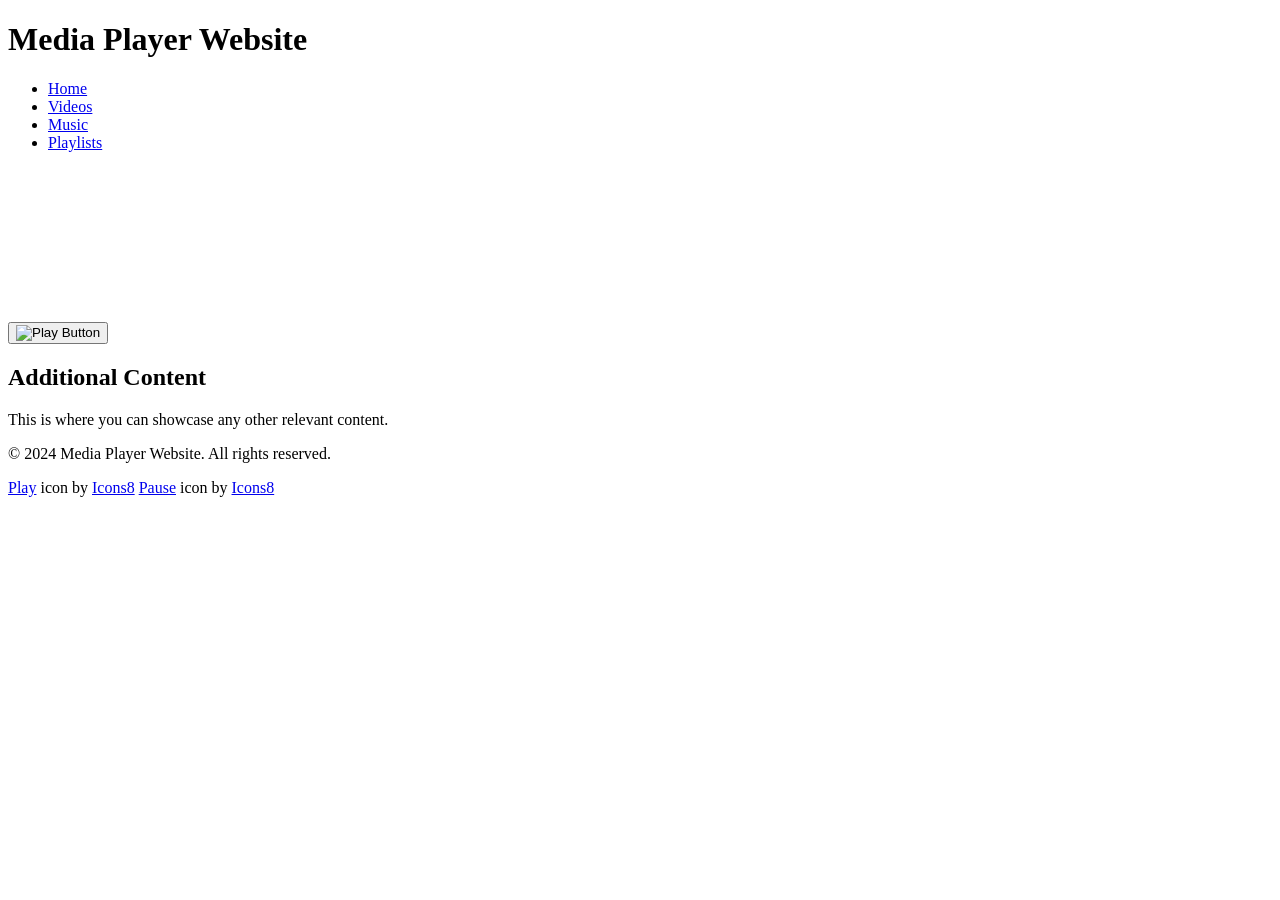
==== media plyer.html @ 7594c607 "Add files via upload" ====
<!DOCTYPE html>
<!-- saved from url=(0045)https://rohitashokkhot.github.io/mediaplayer/ -->
<html lang="en"><head><meta http-equiv="Content-Type" content="text/html; charset=UTF-8">
    
    <meta name="viewport" content="width=device-width, initial-scale=1.0">
    <title>Document</title>
    <!-- add the font family of your choice -->
    <link rel="stylesheet" href="./media plyer_files/reset.css">
    <link rel="stylesheet" href="./media plyer_files/style.css">
    <script src="./media plyer_files/script.js" defer=""></script>
  </head>
  <body>
    <!-- Header Section -->
    <header>
      <h1>Media Player Website</h1>
    </header>

    <!-- Navigation Section -->
    <nav>
      <ul>
        <li><a href="https://rohitashokkhot.github.io/mediaplayer/#">Home</a></li>
        <li><a href="https://rohitashokkhot.github.io/mediaplayer/#">Videos</a></li>
        <li><a href="https://rohitashokkhot.github.io/mediaplayer/#">Music</a></li>
        <li><a href="https://rohitashokkhot.github.io/mediaplayer/#">Playlists</a></li>
        <!-- Add or remove navigation items as needed -->
      </ul>
    </nav>

    <!-- Main Content Section -->
    <main class="container">
      <!-- Media Player Section -->
      <div class="media-player">
        <video id="custom-video-player">
          <source src="https://thelongesthumstore.sgp1.cdn.digitaloceanspaces.com/IM-2250/miac.mp4" type="video/mp4">
        </video>
        <div class="custom-controls">
          <button id="play-pause-btn" onclick="togglePlayPause()">
            <img id="play-pause-img" src="./media plyer_files/play--v1.png" alt="Play Button" width="24" height="24">
          </button>
          <!-- add the missing buttons or functionality here -->
          <div class="progress-bar">
            <span id="progress-bar-fill"></span>
          </div>
        </div>
      </div>

      <!-- Additional Content Section -->
      <section>
        <h2>Additional Content</h2>
        <p>This is where you can showcase any other relevant content.</p>
        <!-- Add more content as needed -->
      </section>
    </main>

    <!-- Footer Section -->
    <footer>
      <p>© 2024 Media Player Website. All rights reserved.</p>
      <a href="https://icons8.com/icon/59862/play">Play</a> icon by
      <a href="https://icons8.com/">Icons8</a>
      <a href="https://icons8.com/icon/61012/pause">Pause</a> icon by
      <a href="https://icons8.com/">Icons8</a>
    </footer>
  

</body></html>
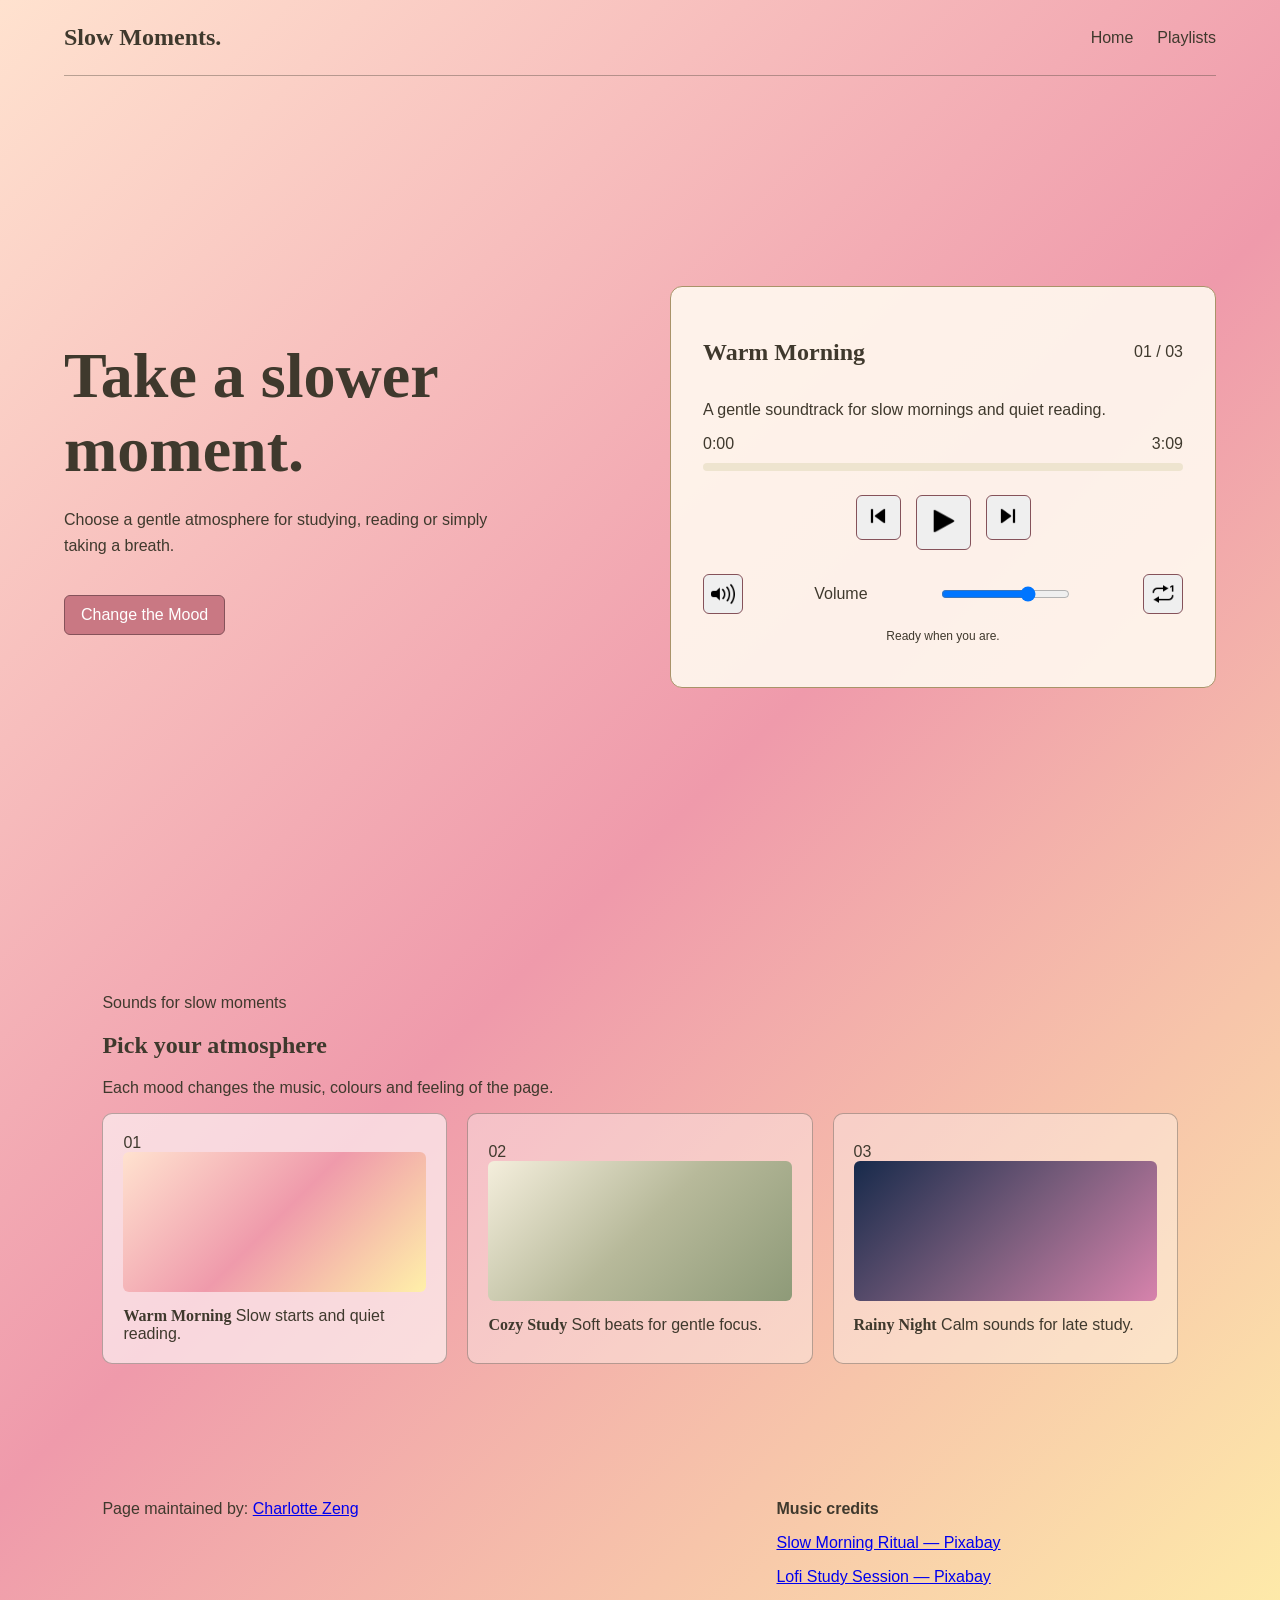
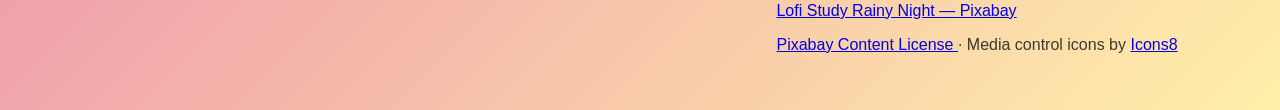
==== commit b79ae38d: "Create basic Slow Moments media player" ====
--- a/media plyer.html
+++ b/media plyer.html
@@ -1,65 +1,389 @@
 <!DOCTYPE html>
 <!-- saved from url=(0045)https://rohitashokkhot.github.io/mediaplayer/ -->
-<html lang="en"><head><meta http-equiv="Content-Type" content="text/html; charset=UTF-8">
-    
-    <meta name="viewport" content="width=device-width, initial-scale=1.0">
-    <title>Document</title>
-    <!-- add the font family of your choice -->
-    <link rel="stylesheet" href="./media plyer_files/reset.css">
-    <link rel="stylesheet" href="./media plyer_files/style.css">
-    <script src="./media plyer_files/script.js" defer=""></script>
+
+<html lang="en">
+  <head>
+    <meta charset="UTF-8">
+
+    <meta
+      name="viewport"
+      content="width=device-width, initial-scale=1.0"
+    >
+
+    <title>Slow Moments | Study Music Player</title>
+
+    <!-- The favicon appears in the browser tab. -->
+    <link
+      rel="icon"
+      href="assets/icon/favicon.ico"
+      type="image/x-icon"
+    >
+
+    <link rel="stylesheet" href="reset.css">
+    <link rel="stylesheet" href="style.css">
+    <script src="script.js" defer></script>
   </head>
-  <body>
+
+  <body class="morning-theme">
+    <!--
+      I kept the recognizable structure of the supplied media player
+      exercise: a header and navigation, a main media-player area,
+      an additional-content section and a footer. I changed the
+      original video into an audio player because my chosen context
+      is music for relaxation and study.
+
+      “Slow Moments” suggests taking a break from busy interfaces,
+      so the page uses short wording, open spacing and only a few
+      controls.
+    -->
+
     <!-- Header Section -->
-    <header>
-      <h1>Media Player Website</h1>
+    <header class="site-header">
+      <a class="logo" href="#home">
+        Slow Moments<span>.</span>
+      </a>
+
+      <!-- Navigation Section -->
+      <nav>
+       <ul>
+         <li>
+          <a href="#home">Home</a>
+         </li>
+
+        <li>
+         <a href="#playlists">Playlists</a>
+       </li>
+       </ul>
+     </nav>
     </header>
 
-    <!-- Navigation Section -->
-    <nav>
-      <ul>
-        <li><a href="https://rohitashokkhot.github.io/mediaplayer/#">Home</a></li>
-        <li><a href="https://rohitashokkhot.github.io/mediaplayer/#">Videos</a></li>
-        <li><a href="https://rohitashokkhot.github.io/mediaplayer/#">Music</a></li>
-        <li><a href="https://rohitashokkhot.github.io/mediaplayer/#">Playlists</a></li>
-        <!-- Add or remove navigation items as needed -->
-      </ul>
-    </nav>
-
     <!-- Main Content Section -->
-    <main class="container">
-      <!-- Media Player Section -->
-      <div class="media-player">
-        <video id="custom-video-player">
-          <source src="https://thelongesthumstore.sgp1.cdn.digitaloceanspaces.com/IM-2250/miac.mp4" type="video/mp4">
-        </video>
-        <div class="custom-controls">
-          <button id="play-pause-btn" onclick="togglePlayPause()">
-            <img id="play-pause-img" src="./media plyer_files/play--v1.png" alt="Play Button" width="24" height="24">
+    <main id="home">
+      <section class="hero">
+        <div class="hero-copy">
+          <h1>Take a slower moment.</h1>
+
+          <p class="intro">
+            Choose a gentle atmosphere for studying, reading or
+            simply taking a breath.
+          </p>
+
+          <button
+            class="surprise-button"
+            id="surprise-button"
+            type="button"
+          >
+            Change the Mood
           </button>
-          <!-- add the missing buttons or functionality here -->
-          <div class="progress-bar">
-            <span id="progress-bar-fill"></span>
-          </div>
         </div>
-      </div>
+
+        <!-- Media Player Section -->
+        <!--
+          I used a semantic article element to keep the player
+          content together. Real button elements make the controls
+          clear and keyboard friendly, while IDs allow JavaScript
+          to find each control.
+
+          I used these MDN pages to check how the elements work:
+          https://developer.mozilla.org/en-US/docs/Web/HTML/Reference/Elements/article
+          https://developer.mozilla.org/en-US/docs/Web/HTML/Reference/Elements/button
+        -->
+
+        <article class="media-player">
+          <div class="now-playing">
+            <div>
+              <h2 id="mood-name">Warm Morning</h2>
+            </div>
+
+            <span class="track-number" id="track-number">
+              01 / 03
+            </span>
+          </div>
+
+          <p
+            class="mood-description"
+            id="mood-description"
+          >
+            A gentle soundtrack for slow mornings and quiet reading.
+          </p>
+
+          <audio
+            id="audio-player"
+            src="assets/audio/slow morning.mp3"
+            preload="metadata"
+          ></audio>
+
+          <!-- Track time -->
+          <div class="time-row">
+            <span id="current-time">0:00</span>
+            <span id="duration">0:00</span>
+          </div>
+
+          <!-- Progress bar -->
+          <div
+            class="progress-bar"
+            id="progress-bar"
+            role="slider"
+            tabindex="0"
+            aria-label="Track progress"
+            aria-valuemin="0"
+            aria-valuemax="100"
+            aria-valuenow="0"
+          >
+            <span id="progress-fill"></span>
+          </div>
+
+          <!-- Main playback controls -->
+          <!--
+            I used Icons8 media icons because their familiar shapes
+            make the controls easier to recognize. The alt text and
+            aria-label attributes explain the purpose of each icon.
+          -->
+
+          <div class="main-controls">
+            <button
+              class="icon-button"
+              id="previous-button"
+              type="button"
+              aria-label="Previous track"
+            >
+              <img
+                src="assets/icon/previous.png"
+                alt="Previous track"
+              >
+            </button>
+
+            <button
+              class="play-button"
+              id="play-button"
+              type="button"
+              aria-label="Play"
+            >
+              <img
+                id="play-icon"
+                src="assets/icon/play.png"
+                alt="Play"
+              >
+            </button>
+
+            <button
+              class="icon-button"
+              id="next-button"
+              type="button"
+              aria-label="Next track"
+            >
+              <img
+                src="assets/icon/next.png"
+                alt="Next track"
+              >
+            </button>
+          </div>
+
+          <!-- Volume and repeat controls -->
+          <div class="extra-controls">
+            <button
+              class="text-button"
+              id="mute-button"
+              type="button"
+              aria-label="Mute"
+              aria-pressed="false"
+            >
+              <img
+                id="mute-icon"
+                src="assets/icon/volume.png"
+                alt="Sound on"
+              >
+            </button>
+
+            <label for="volume-slider">Volume</label>
+
+            <input
+              id="volume-slider"
+              type="range"
+              min="0"
+              max="1"
+              step="0.05"
+              value="0.7"
+            >
+
+            <button
+              class="text-button"
+              id="repeat-button"
+              type="button"
+              aria-label="Repeat off"
+              aria-pressed="false"
+            >
+              <img
+                src="assets/icon/repeat.png"
+                alt="Repeat"
+              >
+            </button>
+          </div>
+
+          <!--
+            This small message gives users feedback after they press
+            a control. JavaScript changes the text to show actions
+            such as playing, pausing, muting or repeating.
+          -->
+          <p
+            class="player-feedback"
+            id="player-feedback"
+            aria-live="polite"
+          >
+            Ready when you are.
+          </p>
+        </article>
+      </section>
 
       <!-- Additional Content Section -->
-      <section>
-        <h2>Additional Content</h2>
-        <p>This is where you can showcase any other relevant content.</p>
-        <!-- Add more content as needed -->
+      <!--
+        I changed the original additional-content area into three
+        mood cards. This lets users select a study atmosphere
+        directly.
+
+        Change the Mood supports the relaxation context by making the
+        choice for users who do not want to interrupt their activity.
+        Both options change the music, description and page colours,
+        so the result of each selection is easy to notice.
+      -->
+
+      <section
+        class="atmospheres"
+        id="playlists"
+       aria-labelledby="atmosphere-heading"
+       >
+        <div class="section-heading">
+          <div>
+            <p class="eyebrow">
+              Sounds for slow moments
+            </p>
+
+            <h2 id="atmosphere-heading">
+              Pick your atmosphere
+            </h2>
+          </div>
+
+          <p>
+            Each mood changes the music, colours and feeling
+            of the page.
+          </p>
+        </div>
+
+        <div class="mood-grid">
+          <button
+            class="mood-card active"
+            data-track="0"
+            type="button"
+          >
+            <span class="card-number">01</span>
+
+            <span
+              class="card-art morning-art"
+              aria-hidden="true"
+            >
+              <i></i>
+            </span>
+
+            <strong>Warm Morning</strong>
+            <span>Slow starts and quiet reading.</span>
+          </button>
+
+          <button
+            class="mood-card"
+            data-track="1"
+            type="button"
+          >
+            <span class="card-number">02</span>
+
+            <span
+              class="card-art study-art"
+              aria-hidden="true"
+            >
+              <i></i>
+            </span>
+
+            <strong>Cozy Study</strong>
+            <span>Soft beats for gentle focus.</span>
+          </button>
+
+          <button
+            class="mood-card"
+            data-track="2"
+            type="button"
+          >
+            <span class="card-number">03</span>
+
+            <span
+              class="card-art night-art"
+              aria-hidden="true"
+            >
+              <i></i>
+            </span>
+
+            <strong>Rainy Night</strong>
+            <span>Calm sounds for late study.</span>
+          </button>
+        </div>
       </section>
     </main>
 
     <!-- Footer Section -->
-    <footer>
-      <p>© 2024 Media Player Website. All rights reserved.</p>
-      <a href="https://icons8.com/icon/59862/play">Play</a> icon by
-      <a href="https://icons8.com/">Icons8</a>
-      <a href="https://icons8.com/icon/61012/pause">Pause</a> icon by
-      <a href="https://icons8.com/">Icons8</a>
+    <footer id="credits">
+      <!--
+        Local audio files make playback reliable. The links below
+        credit the Pixabay music sources and licence. The media
+        control icons are credited to Icons8.
+      -->
+
+      <div>
+        <p class="maintained-by">
+          Page maintained by:
+
+          <a
+            href="https://github.com/Charlottezeng061"
+            target="_blank"
+            rel="noopener noreferrer"
+          >
+            Charlotte Zeng
+          </a>
+        </p>
+      </div>
+
+      <div class="credit-list">
+        <p>
+          <strong>Music credits</strong>
+        </p>
+
+        <p>
+          <a href="https://pixabay.com/music/ambient-slow-morning-ritual-537463/">
+            Slow Morning Ritual — Pixabay
+          </a>
+        </p>
+
+        <p>
+          <a href="https://pixabay.com/music/lofi-lofi-study-session-568160/">
+            Lofi Study Session — Pixabay
+          </a>
+        </p>
+
+        <p>
+          <a href="https://pixabay.com/music/lofi-lofi-study-rainy-night-568166/">
+            Lofi Study Rainy Night — Pixabay
+          </a>
+        </p>
+
+        <p>
+          <a href="https://pixabay.com/service/license-summary/">
+            Pixabay Content License
+          </a>
+
+          · Media control icons by
+
+          <a href="https://icons8.com/">
+            Icons8
+          </a>
+        </p>
+      </div>
     </footer>
-  
-
-</body></html>+  </body>
+</html>
--- a/style.css
+++ b/style.css
@@ -0,0 +1,384 @@
+/* I used cream, peach and muted colours feel calmer than a commercial music app.
+   CSS variables change each atmosphere while the familiar layout stays consistent. */
+/* font styles */
+
+body {
+  font-family: Arial, Helvetica, sans-serif;
+  font-weight: 400;
+  font-style: normal;
+}
+
+h1 {
+  font-family: Georgia, "Times New Roman", serif;
+  font-weight: 600;
+  font-style: normal;
+}
+
+h2,
+h3,
+.logo,
+.mood-card strong {
+  font-family: Georgia, "Times New Roman", serif;
+  font-weight: 600;
+  font-style: normal;
+}
+
+.intro {
+  font-family: Arial, Helvetica, sans-serif;
+  font-weight: 400;
+  font-style: normal;
+}
+
+button,
+input {
+  font-family: Arial, Helvetica, sans-serif;
+  font-weight: 400;
+  font-style: normal;
+}
+
+/* basic page styles */
+
+* {
+  box-sizing: border-box;
+}
+
+body {
+  margin: 0;
+  min-height: 100vh;
+
+  color: #3f392d;
+  background: linear-gradient(
+    135deg,
+    #ffe2cf,
+    #f3a9b5,
+    #fff0a9
+  );
+}
+
+button,
+input {
+  font: inherit;
+}
+
+
+/* different music backgrounds */
+
+body.morning-theme {
+  color: #3f392d;
+  background: linear-gradient(
+    135deg,
+    #ffe2cf,
+    #ef9aab,
+    #fff0a9
+  );
+}
+
+body.study-theme {
+  color: #393c31;
+  background: linear-gradient(
+    135deg,
+    #f4eedc,
+    #b7b99a,
+    #8e9a78
+  );
+}
+
+body.night-theme {
+  color: #fff4dc;
+  background: linear-gradient(
+    135deg,
+    #172a4b,
+    #765b7a,
+    #d783ac
+  );
+}
+
+
+/* header */
+
+.site-header {
+  width: 90%;
+  max-width: 1180px;
+  margin: auto;
+  padding: 24px 0;
+
+  display: flex;
+  justify-content: space-between;
+  align-items: center;
+
+  border-bottom: 1px solid rgba(80, 70, 60, 0.4);
+}
+
+.logo {
+  color: inherit;
+  font-size: 24px;
+  text-decoration: none;
+}
+
+nav ul {
+  display: flex;
+  gap: 24px;
+
+  margin: 0;
+  padding: 0;
+  list-style: none;
+}
+
+nav a {
+  color: inherit;
+  text-decoration: none;
+}
+
+
+/* first section */
+
+.hero {
+  width: 90%;
+  max-width: 1180px;
+  min-height: calc(100vh - 78px);
+  margin: auto;
+  padding: 60px 0;
+
+  display: grid;
+  grid-template-columns: 1fr 1fr;
+  gap: 60px;
+  align-items: center;
+}
+
+h1 {
+  margin: 0 0 20px;
+  font-size: 64px;
+}
+
+.intro {
+  max-width: 450px;
+  line-height: 1.6;
+}
+
+
+/* buttons */
+
+button {
+  padding: 10px 16px;
+
+  border: 1px solid #85525a;
+  border-radius: 6px;
+  cursor: pointer;
+}
+
+.surprise-button {
+  margin-top: 20px;
+  color: white;
+  background-color: #c97883;
+}
+
+
+/* player */
+
+.media-player {
+  padding: 32px;
+
+  color: #3f392d;
+  background-color: rgba(255, 250, 240, 0.9);
+
+  border: 1px solid #a99369;
+  border-radius: 12px;
+}
+
+body.night-theme .media-player {
+  color: #fff4dc;
+  background-color: rgba(74, 75, 96, 0.9);
+}
+
+.now-playing,
+.time-row,
+.extra-controls {
+  display: flex;
+  justify-content: space-between;
+  align-items: center;
+}
+
+.progress-bar {
+  width: 100%;
+  height: 8px;
+  margin: 10px 0 24px;
+
+  background-color: #eee4cf;
+  border-radius: 10px;
+  cursor: pointer;
+}
+
+#progress-fill {
+  display: block;
+  width: 0;
+  height: 100%;
+
+  background-color: #c97883;
+  border-radius: 10px;
+}
+
+.main-controls {
+  display: flex;
+  justify-content: center;
+  gap: 15px;
+}
+
+.extra-controls {
+  margin-top: 24px;
+}
+
+.player-feedback {
+  margin-top: 15px;
+  font-size: 12px;
+  text-align: center;
+}
+
+/* atmosphere section */
+
+.atmospheres {
+  width: 84%;
+  margin: auto;
+  padding: 80px 0;
+}
+
+.mood-grid {
+  display: grid;
+  grid-template-columns: repeat(3, 1fr);
+  gap: 20px;
+}
+
+.mood-card {
+  padding: 20px;
+  text-align: left;
+
+  color: inherit;
+  background-color: rgba(255, 255, 255, 0.35);
+
+  border: 1px solid rgba(80, 70, 60, 0.4);
+  border-radius: 10px;
+}
+
+.card-art {
+  display: block;
+  height: 140px;
+  margin-bottom: 15px;
+  border-radius: 6px;
+}
+
+.morning-art {
+  background: linear-gradient(
+    135deg,
+    #ffe2cf,
+    #ef9aab,
+    #fff0a9
+  );
+}
+
+.study-art {
+  background: linear-gradient(
+    135deg,
+    #f4eedc,
+    #b7b99a,
+    #8e9a78
+  );
+}
+
+.night-art {
+  background: linear-gradient(
+    135deg,
+    #172a4b,
+    #765b7a,
+    #d783ac
+  );
+}
+
+
+/* footer */
+
+footer {
+  width: 84%;
+  margin: auto;
+  padding: 40px 0;
+
+  display: flex;
+  justify-content: space-between;
+  gap: 40px;
+}
+
+
+/* mobile layout */
+
+@media (max-width: 700px) {
+  .hero {
+    grid-template-columns: 1fr;
+  }
+
+  .mood-grid {
+    grid-template-columns: 1fr;
+  }
+
+  h1 {
+    font-size: 42px;
+  }
+
+  footer {
+    flex-direction: column;
+  }
+}
+
+/* player buttons */
+
+.main-controls {
+  display: flex;
+  justify-content: center;
+  gap: 15px;
+}
+
+.icon-button {
+  width: 45px;
+  height: 45px;
+  padding: 8px;
+}
+
+.play-button {
+  width: 55px;
+  height: 55px;
+  padding: 10px;
+}
+
+.icon-button img {
+  width: 24px;
+  height: 24px;
+}
+
+.play-button img {
+  width: 28px;
+  height: 28px;
+}
+
+
+/* volume and repeat buttons */
+
+.text-button {
+  width: 40px;
+  height: 40px;
+  padding: 7px;
+}
+
+.text-button img {
+  width: 24px;
+  height: 24px;
+}
+
+/*hover*/
+nav a:hover {
+  text-decoration: underline;
+}
+
+button:hover {
+  opacity: 0.8;
+}
+
+.mood-card.active {
+  background-color: rgba(255, 255, 255, 0.6);
+}
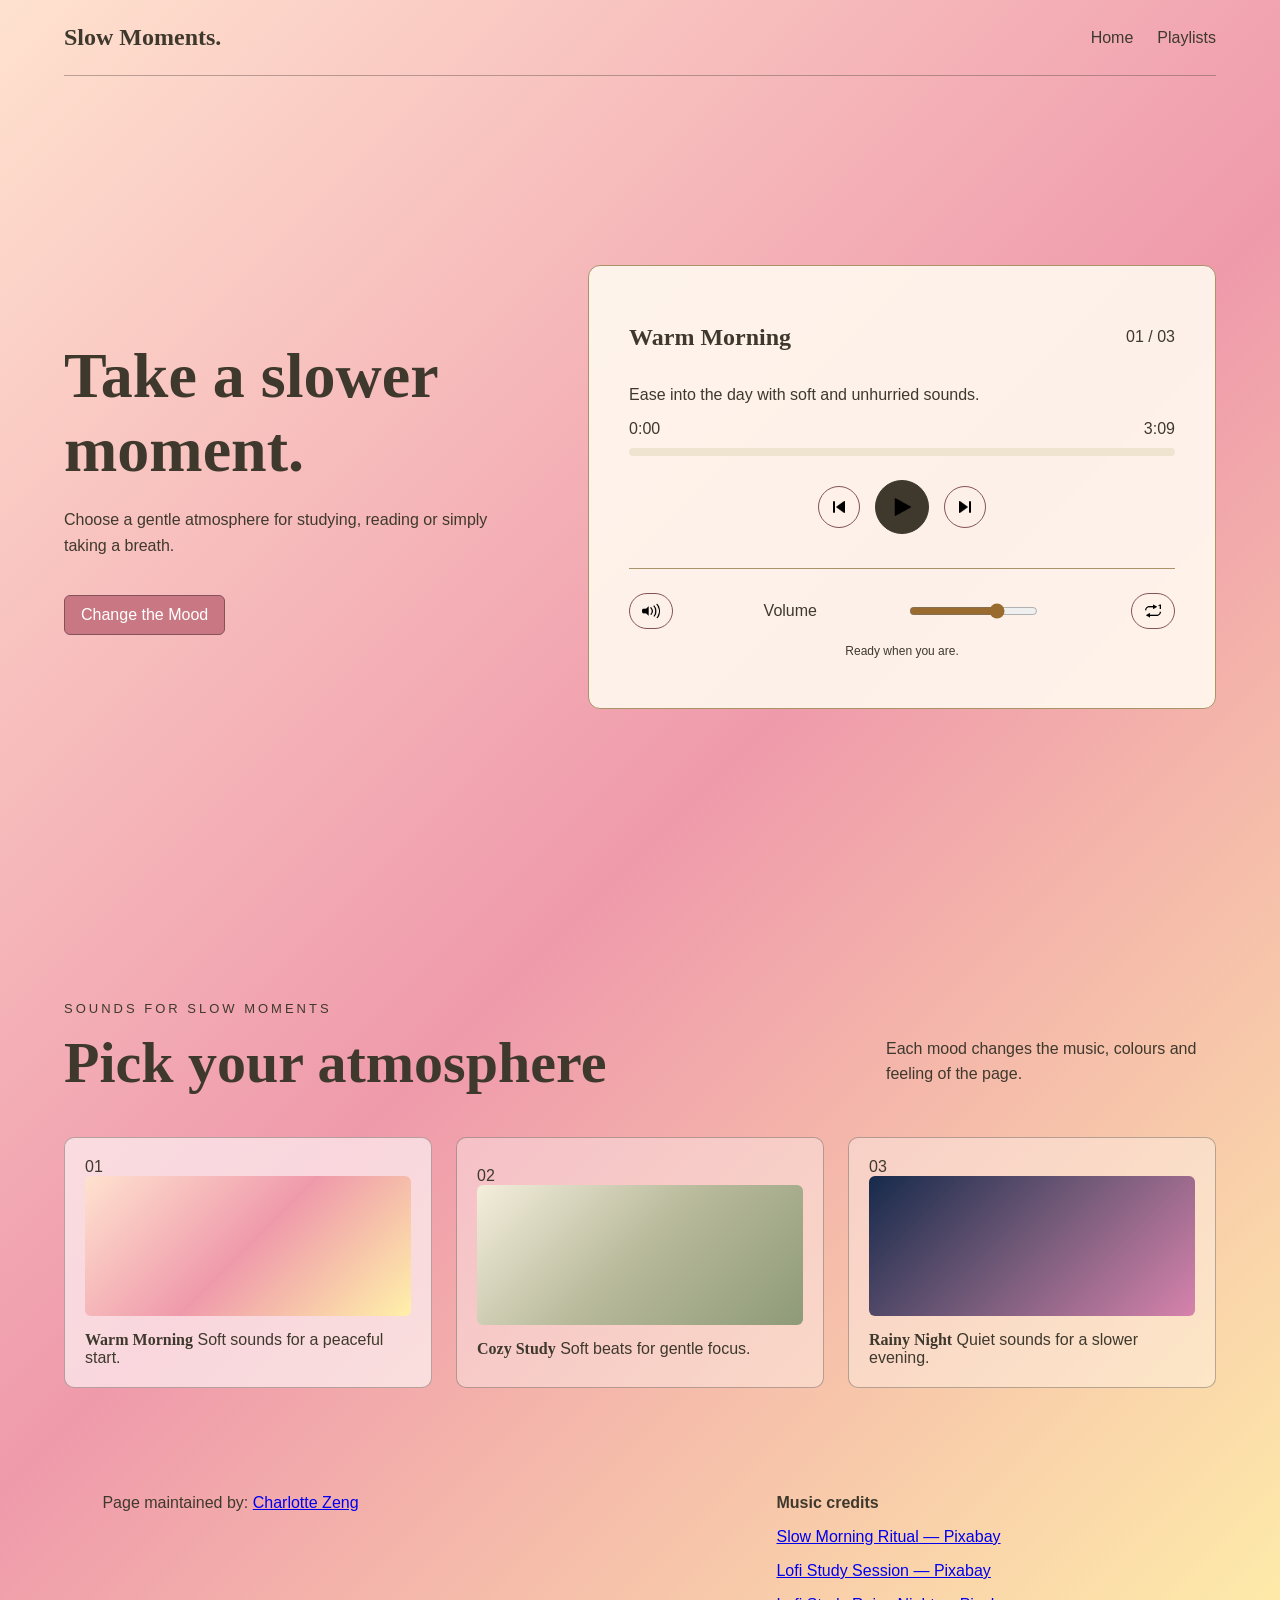
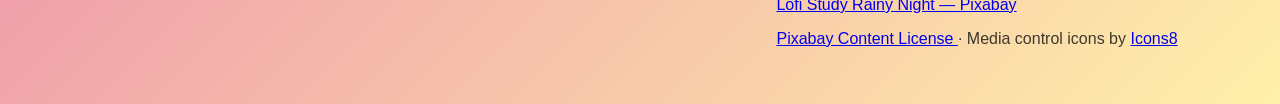
==== commit 33b8aa8f: "change some content" ====
--- a/media plyer.html
+++ b/media plyer.html
@@ -104,7 +104,7 @@
             class="mood-description"
             id="mood-description"
           >
-            A gentle soundtrack for slow mornings and quiet reading.
+            Ease into the day with soft and unhurried sounds.
           </p>
 
           <audio
@@ -284,8 +284,8 @@
               <i></i>
             </span>
 
-            <strong>Warm Morning</strong>
-            <span>Slow starts and quiet reading.</span>
+              <strong class="card-title">Warm Morning</strong>
+            <span class="card-description">Soft sounds for a peaceful start.</span>
           </button>
 
           <button
@@ -302,8 +302,8 @@
               <i></i>
             </span>
 
-            <strong>Cozy Study</strong>
-            <span>Soft beats for gentle focus.</span>
+            <strong class="card-title">Cozy Study</strong>
+            <span class="card-description">Soft beats for gentle focus.</span>
           </button>
 
           <button
@@ -320,8 +320,8 @@
               <i></i>
             </span>
 
-            <strong>Rainy Night</strong>
-            <span>Calm sounds for late study.</span>
+             <strong class="card-title">Rainy Night</strong>
+            <span class="card-description">Quiet sounds for a slower evening.</span>
           </button>
         </div>
       </section>
--- a/style.css
+++ b/style.css
@@ -134,13 +134,13 @@
 
 .hero {
   width: 90%;
-  max-width: 1180px;
+  max-width: 1300px;
   min-height: calc(100vh - 78px);
   margin: auto;
   padding: 60px 0;
 
   display: grid;
-  grid-template-columns: 1fr 1fr;
+  grid-template-columns: 0.85fr 1.15fr;
   gap: 60px;
   align-items: center;
 }
@@ -176,7 +176,9 @@
 /* player */
 
 .media-player {
-  padding: 32px;
+  width: 100%;
+  min-height: 390px;
+  padding: 38px 40px;
 
   color: #3f392d;
   background-color: rgba(255, 250, 240, 0.9);
@@ -224,7 +226,14 @@
 }
 
 .extra-controls {
-  margin-top: 24px;
+   margin-top: 34px;
+  padding-top: 24px;
+  gap: 15px;
+  border-top: 1px solid #a99369;
+}
+
+#volume-slider {
+  accent-color: #9a6b2f;
 }
 
 .player-feedback {
@@ -236,18 +245,46 @@
 /* atmosphere section */
 
 .atmospheres {
-  width: 84%;
+  width: 90%;
+  max-width: 1300px;
   margin: auto;
-  padding: 80px 0;
+  padding: 90px 0 50px;
+}
+.section-heading {
+  display: flex;
+  justify-content: space-between;
+  align-items: flex-end;
+  gap: 40px;
+  margin-bottom: 45px;
+}
+
+.section-heading h2 {
+  margin: 0;
+  font-size: 58px;
+  line-height: 1;
+}
+
+.section-heading > p {
+  max-width: 330px;
+  margin-bottom: 5px;
+  line-height: 1.6;
+}
+
+.eyebrow {
+  margin-bottom: 18px;
+  font-size: 13px;
+  letter-spacing: 3px;
+  text-transform: uppercase;
 }
 
 .mood-grid {
   display: grid;
   grid-template-columns: repeat(3, 1fr);
-  gap: 20px;
+  gap: 24px;
 }
 
 .mood-card {
+  position: relative;
   padding: 20px;
   text-align: left;
 
@@ -257,6 +294,7 @@
   border: 1px solid rgba(80, 70, 60, 0.4);
   border-radius: 10px;
 }
+
 
 .card-art {
   display: block;
@@ -324,50 +362,82 @@
   footer {
     flex-direction: column;
   }
+  .media-player {
+    min-height: 0;
+    padding: 25px;
+  }
+
+  .extra-controls {
+    flex-wrap: wrap;
+    justify-content: center;
+  }
 }
 
 /* player buttons */
 
 .main-controls {
   display: flex;
+  align-items: center;
   justify-content: center;
   gap: 15px;
 }
 
 .icon-button {
-  width: 45px;
-  height: 45px;
-  padding: 8px;
+  width: 42px;
+  height: 42px;
+  padding: 0;
+  background-color: transparent;
+  border-radius: 50%;
 }
 
 .play-button {
-  width: 55px;
-  height: 55px;
-  padding: 10px;
+  width: 54px;
+  height: 54px;
+  padding: 0;
+  background-color: #3f392d;
+  border-color: #3f392d;
+  border-radius: 50%;
+}
+
+.icon-button,
+.play-button,
+.text-button {
+  box-sizing: border-box;
+  display: flex;
+  justify-content: center;
+  align-items: center;
 }
 
 .icon-button img {
-  width: 24px;
-  height: 24px;
+  width: 20px;
+  height: 20px;
 }
 
 .play-button img {
-  width: 28px;
-  height: 28px;
+  width: 22px;
+  height: 22px;
 }
 
 
 /* volume and repeat buttons */
 
 .text-button {
-  width: 40px;
-  height: 40px;
-  padding: 7px;
+  width: auto;
+  height: 36px;
+  padding: 0 12px;
+  background-color: transparent;
+  border-radius: 20px;
+  gap: 6px;
 }
 
 .text-button img {
-  width: 24px;
-  height: 24px;
+    width: 18px;
+  height: 18px;
+}
+
+.text-button span {
+  white-space: nowrap;
+  font-size: 13px;
 }
 
 /*hover*/
@@ -379,6 +449,11 @@
   opacity: 0.8;
 }
 
+.icon-button:hover,
+.text-button:hover {
+  background-color: rgba(255, 255, 255, 0.4);
+}
+
 .mood-card.active {
   background-color: rgba(255, 255, 255, 0.6);
 }
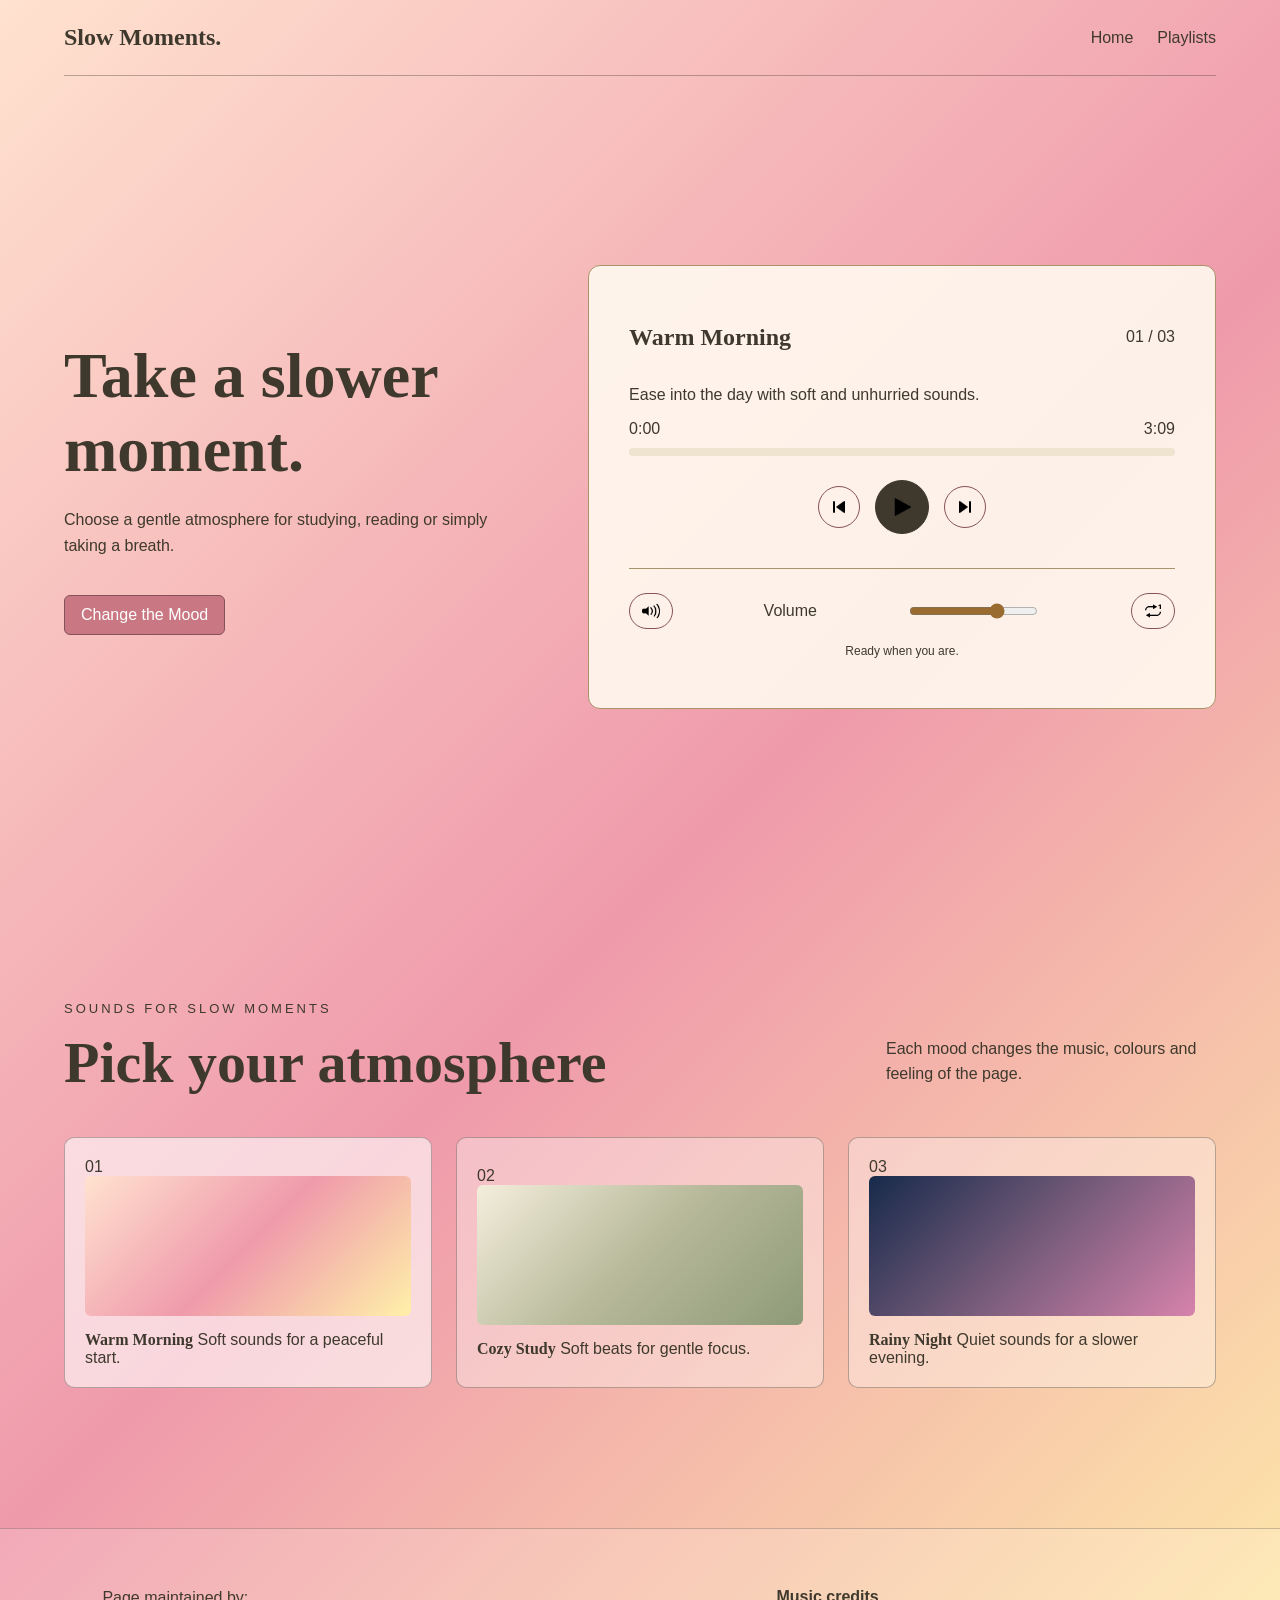
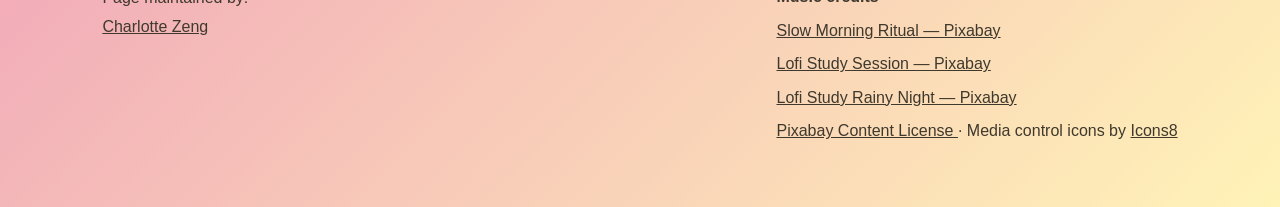
==== commit 089c8fa6: "comments" ====
--- a/media plyer.html
+++ b/media plyer.html
@@ -159,11 +159,7 @@
               type="button"
               aria-label="Play"
             >
-              <img
-                id="play-icon"
-                src="assets/icon/play.png"
-                alt="Play"
-              >
+            <img id="play-icon" src="assets/icon/play.png" alt="Play">
             </button>
 
             <button
@@ -172,10 +168,7 @@
               type="button"
               aria-label="Next track"
             >
-              <img
-                src="assets/icon/next.png"
-                alt="Next track"
-              >
+              <img src="assets/icon/next.png" alt="Next track">
             </button>
           </div>
 
@@ -188,11 +181,7 @@
               aria-label="Mute"
               aria-pressed="false"
             >
-              <img
-                id="mute-icon"
-                src="assets/icon/volume.png"
-                alt="Sound on"
-              >
+              <img id="mute-icon" src="assets/icon/volume.png" alt="Sound on">
             </button>
 
             <label for="volume-slider">Volume</label>
@@ -213,10 +202,7 @@
               aria-label="Repeat off"
               aria-pressed="false"
             >
-              <img
-                src="assets/icon/repeat.png"
-                alt="Repeat"
-              >
+              <img src="assets/icon/repeat.png" alt="Repeat">
             </button>
           </div>
 
@@ -337,10 +323,8 @@
 
       <div>
         <p class="maintained-by">
-          Page maintained by:
-
-          <a
-            href="https://github.com/Charlottezeng061"
+         Page maintained by:
+          <a href="https://github.com/Charlottezeng061"
             target="_blank"
             rel="noopener noreferrer"
           >
@@ -376,12 +360,8 @@
           <a href="https://pixabay.com/service/license-summary/">
             Pixabay Content License
           </a>
-
           · Media control icons by
-
-          <a href="https://icons8.com/">
-            Icons8
-          </a>
+          <a href="https://icons8.com/">Icons8</a>
         </p>
       </div>
     </footer>
--- a/style.css
+++ b/style.css
@@ -1,6 +1,10 @@
 /* I used cream, peach and muted colours feel calmer than a commercial music app.
    CSS variables change each atmosphere while the familiar layout stays consistent. */
+
 /* font styles */
+/* I used Arial for body text and controls because it is simple and easy to read.
+  Georgia gives the headings a warmer feeling. The two fonts also create a clear
+  difference between headings and supporting information. */
 
 body {
   font-family: Arial, Helvetica, sans-serif;
@@ -62,6 +66,10 @@
 
 
 /* different music backgrounds */
+/* Each body class belongs to one music atmosphere. JavaScript changes the class
+  when a track is selected. I kept the same gradient direction so the colours
+  change while the website still feels connected.
+  Source: https://developer.mozilla.org/en-US/docs/Web/CSS/gradient/linear-gradient */
 
 body.morning-theme {
   color: #3f392d;
@@ -95,6 +103,8 @@
 
 
 /* header */
+/* Flexbox places the logo on the left and navigation on the right. The header
+  uses the same width as the main content so their edges stay aligned. */
 
 .site-header {
   width: 90%;
@@ -131,6 +141,8 @@
 
 
 /* first section */
+/* The hero fills most of the first screen. Grid gives more room to the player
+  because listening is the main activity. It becomes one column on mobile. */
 
 .hero {
   width: 90%;
@@ -174,6 +186,8 @@
 
 
 /* player */
+/* The light player background keeps the controls readable over each gradient.
+  A simple border and rounded corners create a warm, relaxing atmosphere. */
 
 .media-player {
   width: 100%;
@@ -210,11 +224,13 @@
   cursor: pointer;
 }
 
+/* JavaScript changes this width while audio plays. This gives users immediate
+   feedback about their position in the track. */
+
 #progress-fill {
   display: block;
   width: 0;
   height: 100%;
-
   background-color: #c97883;
   border-radius: 10px;
 }
@@ -243,6 +259,8 @@
 }
 
 /* atmosphere section */
+/* This expands the additional-content area from the original exercise. The three
+  cards make the music choices easy to compare. */
 
 .atmospheres {
   width: 90%;
@@ -283,14 +301,14 @@
   gap: 24px;
 }
 
+/* Each card is a button, so clicking anywhere inside selects that atmosphere. */
+
 .mood-card {
   position: relative;
   padding: 20px;
   text-align: left;
-
   color: inherit;
   background-color: rgba(255, 255, 255, 0.35);
-
   border: 1px solid rgba(80, 70, 60, 0.4);
   border-radius: 10px;
 }
@@ -332,19 +350,63 @@
 
 
 /* footer */
+/* The maintenance credit stays on the left and sources stay on the right. The
+  transparent colour lets the current mood remain visible behind the footer.
+  Rainy Night uses lighter text because its background is darker. */
 
 footer {
-  width: 84%;
-  margin: auto;
-  padding: 40px 0;
-
+  width: 100%;
+  margin-top: 90px;
+  padding: 55px 8%;
   display: flex;
   justify-content: space-between;
+  align-items: flex-start;
   gap: 40px;
+
+  color: #3f392d;
+  background-color: rgba(255, 255, 255, 0.16);
+  border-top: 1px solid rgba(80, 70, 60, 0.3);
+}
+.maintained-by {
+  margin: 0;
+  line-height: 1.8;
+}
+
+.maintained-by a {
+  display: block;
+  color: inherit;
+}
+
+.credit-list {
+  max-width: 470px;
+}
+
+.credit-list p {
+  margin-top: 0;
+  margin-bottom: 8px;
+  line-height: 1.6;
+}
+
+.credit-list a {
+  color: inherit;
+}
+
+body.night-theme footer {
+  color: #fff4dc;
+  background-color: rgba(23, 42, 75, 0.3);
 }
 
 
 /* mobile layout */
+/*
+I learned how to use media queries from the MDN media query tutorial.
+I used max-width: 700px to apply a different layout when the browser
+becomes narrow. The hero and mood cards change from multiple columns
+to one column, and the footer content stacks vertically. This keeps
+the text and player controls readable on mobile screens.
+
+Source:https://developer.mozilla.org/en-US/docs/Learn_web_development/Core/CSS_layout/Media_queries
+*/
 
 @media (max-width: 700px) {
   .hero {
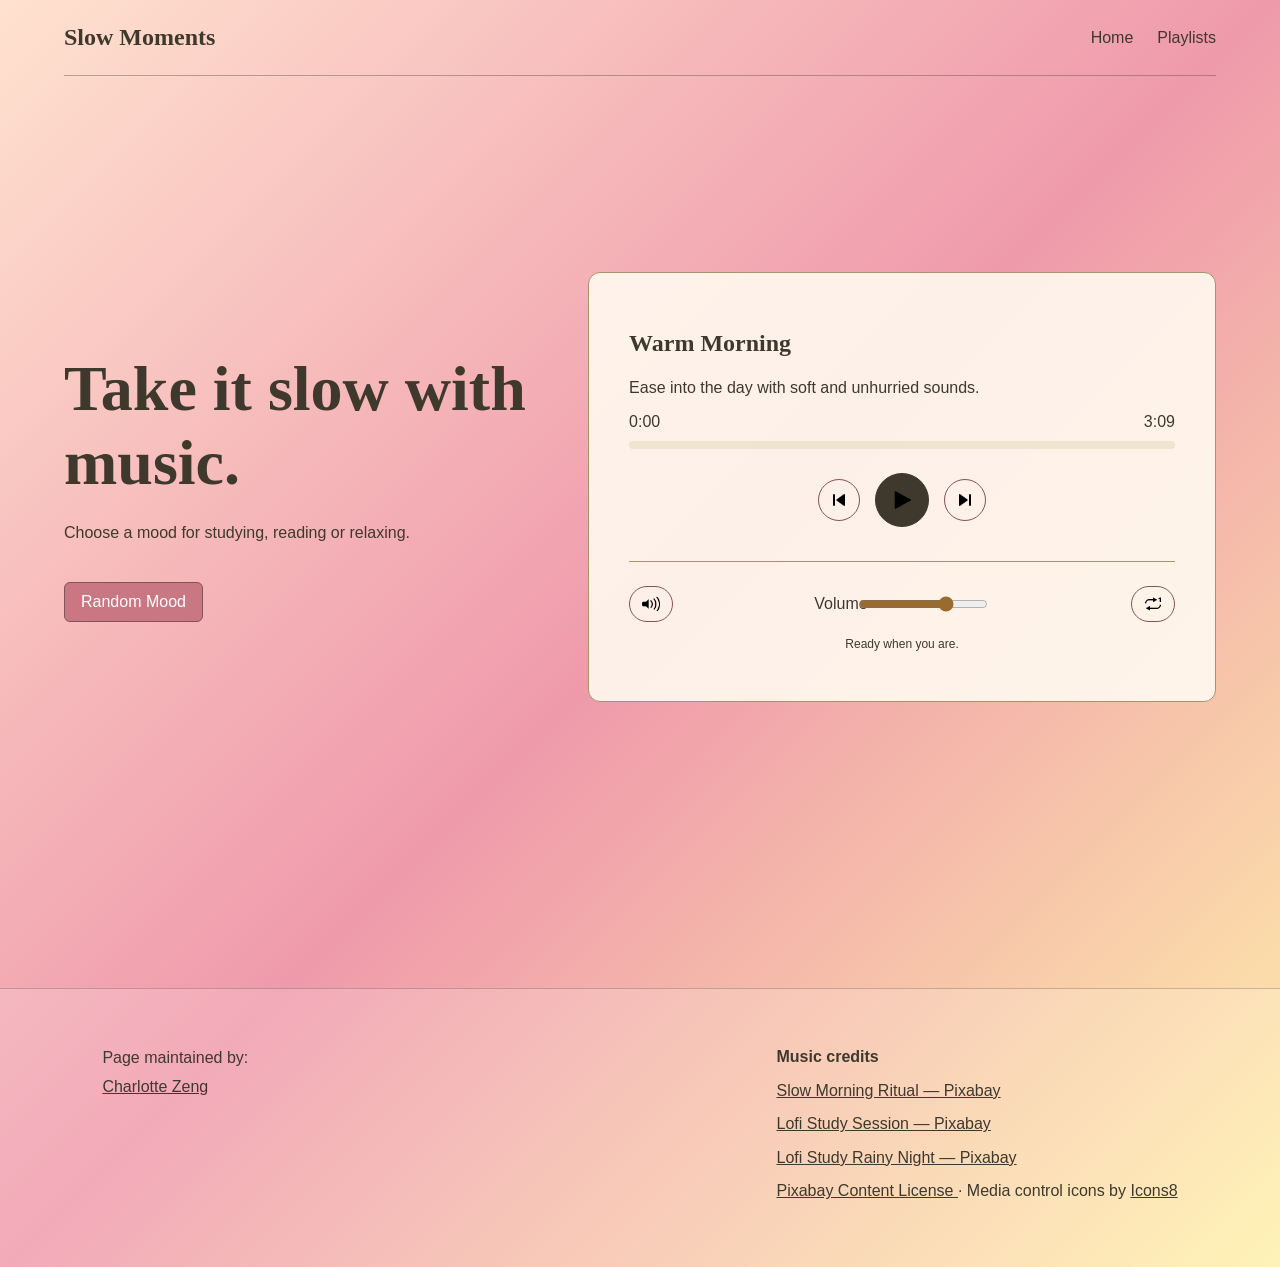
==== commit dff5dac3: "updated content to make it clearer" ====
--- a/media plyer.html
+++ b/media plyer.html
@@ -40,7 +40,7 @@
     <!-- Header Section -->
     <header class="site-header">
       <a class="logo" href="#home">
-        Slow Moments<span>.</span>
+        Slow Moments
       </a>
 
       <!-- Navigation Section -->
@@ -61,19 +61,18 @@
     <main id="home">
       <section class="hero">
         <div class="hero-copy">
-          <h1>Take a slower moment.</h1>
+          <h1>Take it slow with music.</h1>
 
           <p class="intro">
-            Choose a gentle atmosphere for studying, reading or
-            simply taking a breath.
+            Choose a mood for studying, reading or relaxing.
           </p>
 
           <button
-            class="surprise-button"
-            id="surprise-button"
+            class="random-button"
+            id="random-button"
             type="button"
           >
-            Change the Mood
+            Random Mood
           </button>
         </div>
 
@@ -94,10 +93,6 @@
             <div>
               <h2 id="mood-name">Warm Morning</h2>
             </div>
-
-            <span class="track-number" id="track-number">
-              01 / 03
-            </span>
           </div>
 
           <p
@@ -220,97 +215,6 @@
           </p>
         </article>
       </section>
-
-      <!-- Additional Content Section -->
-      <!--
-        I changed the original additional-content area into three
-        mood cards. This lets users select a study atmosphere
-        directly.
-
-        Change the Mood supports the relaxation context by making the
-        choice for users who do not want to interrupt their activity.
-        Both options change the music, description and page colours,
-        so the result of each selection is easy to notice.
-      -->
-
-      <section
-        class="atmospheres"
-        id="playlists"
-       aria-labelledby="atmosphere-heading"
-       >
-        <div class="section-heading">
-          <div>
-            <p class="eyebrow">
-              Sounds for slow moments
-            </p>
-
-            <h2 id="atmosphere-heading">
-              Pick your atmosphere
-            </h2>
-          </div>
-
-          <p>
-            Each mood changes the music, colours and feeling
-            of the page.
-          </p>
-        </div>
-
-        <div class="mood-grid">
-          <button
-            class="mood-card active"
-            data-track="0"
-            type="button"
-          >
-            <span class="card-number">01</span>
-
-            <span
-              class="card-art morning-art"
-              aria-hidden="true"
-            >
-              <i></i>
-            </span>
-
-              <strong class="card-title">Warm Morning</strong>
-            <span class="card-description">Soft sounds for a peaceful start.</span>
-          </button>
-
-          <button
-            class="mood-card"
-            data-track="1"
-            type="button"
-          >
-            <span class="card-number">02</span>
-
-            <span
-              class="card-art study-art"
-              aria-hidden="true"
-            >
-              <i></i>
-            </span>
-
-            <strong class="card-title">Cozy Study</strong>
-            <span class="card-description">Soft beats for gentle focus.</span>
-          </button>
-
-          <button
-            class="mood-card"
-            data-track="2"
-            type="button"
-          >
-            <span class="card-number">03</span>
-
-            <span
-              class="card-art night-art"
-              aria-hidden="true"
-            >
-              <i></i>
-            </span>
-
-             <strong class="card-title">Rainy Night</strong>
-            <span class="card-description">Quiet sounds for a slower evening.</span>
-          </button>
-        </div>
-      </section>
     </main>
 
     <!-- Footer Section -->
--- a/style.css
+++ b/style.css
@@ -20,8 +20,7 @@
 
 h2,
 h3,
-.logo,
-.mood-card strong {
+.logo {
   font-family: Georgia, "Times New Roman", serif;
   font-weight: 600;
   font-style: normal;
@@ -39,6 +38,11 @@
   font-weight: 400;
   font-style: normal;
 }
+
+.now-playing h2 {
+  margin-bottom: 6px;
+}
+
 
 /* basic page styles */
 
@@ -178,7 +182,7 @@
   cursor: pointer;
 }
 
-.surprise-button {
+.random-button {
   margin-top: 20px;
   color: white;
   background-color: #c97883;
@@ -244,108 +248,19 @@
 .extra-controls {
    margin-top: 34px;
   padding-top: 24px;
-  gap: 15px;
+  gap: 8px;
   border-top: 1px solid #a99369;
 }
 
 #volume-slider {
   accent-color: #9a6b2f;
+  margin-left: -150px;
 }
 
 .player-feedback {
   margin-top: 15px;
   font-size: 12px;
   text-align: center;
-}
-
-/* atmosphere section */
-/* This expands the additional-content area from the original exercise. The three
-  cards make the music choices easy to compare. */
-
-.atmospheres {
-  width: 90%;
-  max-width: 1300px;
-  margin: auto;
-  padding: 90px 0 50px;
-}
-.section-heading {
-  display: flex;
-  justify-content: space-between;
-  align-items: flex-end;
-  gap: 40px;
-  margin-bottom: 45px;
-}
-
-.section-heading h2 {
-  margin: 0;
-  font-size: 58px;
-  line-height: 1;
-}
-
-.section-heading > p {
-  max-width: 330px;
-  margin-bottom: 5px;
-  line-height: 1.6;
-}
-
-.eyebrow {
-  margin-bottom: 18px;
-  font-size: 13px;
-  letter-spacing: 3px;
-  text-transform: uppercase;
-}
-
-.mood-grid {
-  display: grid;
-  grid-template-columns: repeat(3, 1fr);
-  gap: 24px;
-}
-
-/* Each card is a button, so clicking anywhere inside selects that atmosphere. */
-
-.mood-card {
-  position: relative;
-  padding: 20px;
-  text-align: left;
-  color: inherit;
-  background-color: rgba(255, 255, 255, 0.35);
-  border: 1px solid rgba(80, 70, 60, 0.4);
-  border-radius: 10px;
-}
-
-
-.card-art {
-  display: block;
-  height: 140px;
-  margin-bottom: 15px;
-  border-radius: 6px;
-}
-
-.morning-art {
-  background: linear-gradient(
-    135deg,
-    #ffe2cf,
-    #ef9aab,
-    #fff0a9
-  );
-}
-
-.study-art {
-  background: linear-gradient(
-    135deg,
-    #f4eedc,
-    #b7b99a,
-    #8e9a78
-  );
-}
-
-.night-art {
-  background: linear-gradient(
-    135deg,
-    #172a4b,
-    #765b7a,
-    #d783ac
-  );
 }
 
 
@@ -413,10 +328,6 @@
     grid-template-columns: 1fr;
   }
 
-  .mood-grid {
-    grid-template-columns: 1fr;
-  }
-
   h1 {
     font-size: 42px;
   }
@@ -432,6 +343,9 @@
   .extra-controls {
     flex-wrap: wrap;
     justify-content: center;
+  }
+  #volume-slider {
+    margin-left: 0;
   }
 }
 
@@ -515,7 +429,3 @@
 .text-button:hover {
   background-color: rgba(255, 255, 255, 0.4);
 }
-
-.mood-card.active {
-  background-color: rgba(255, 255, 255, 0.6);
-}
